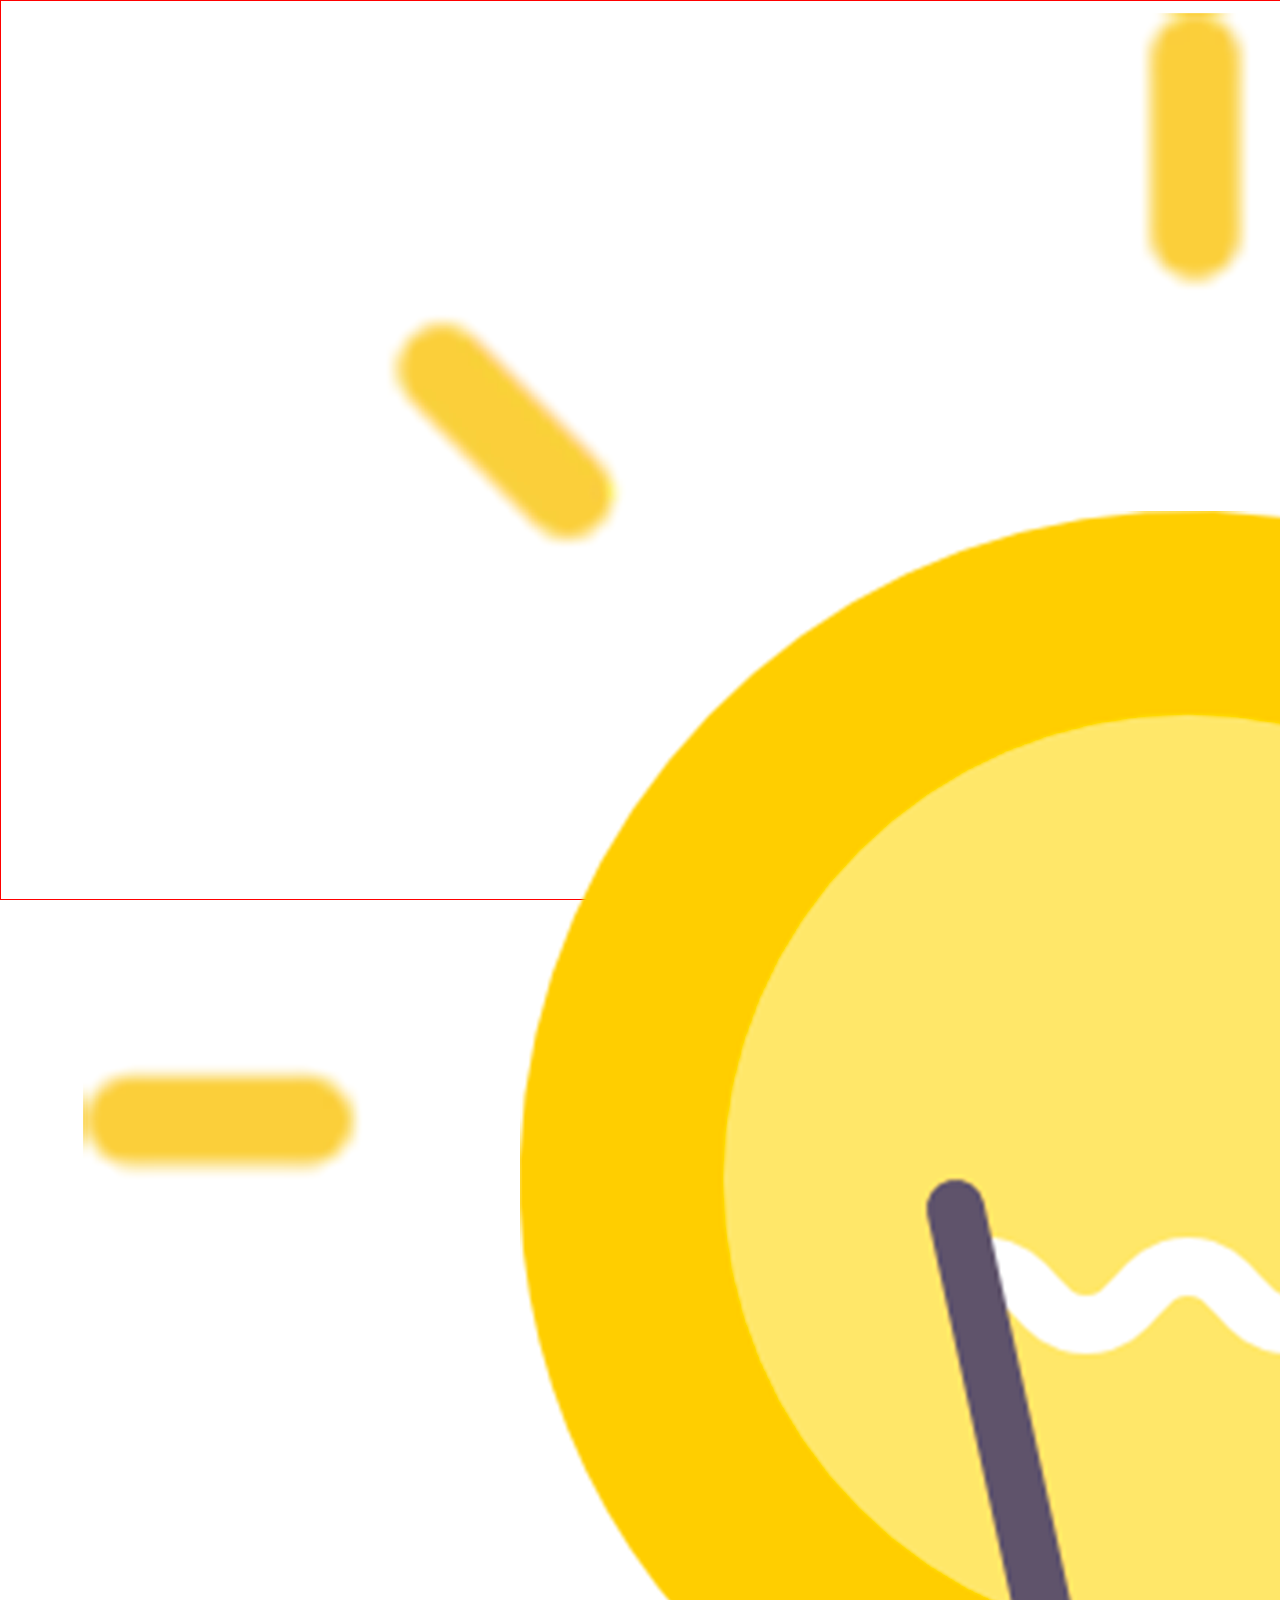
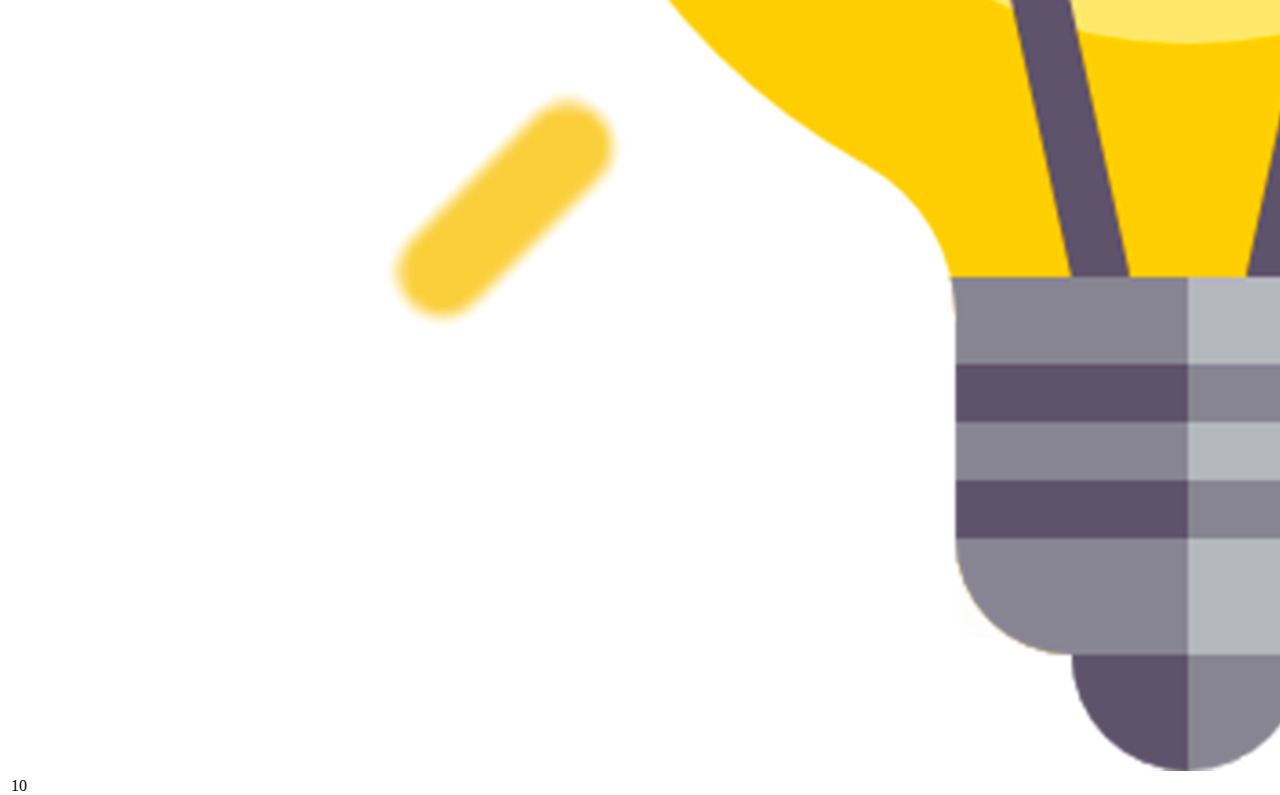
==== index.html @ ee3a713e "Adicionando resto das imagens util" ====
<!DOCTYPE html>
<html>
<head>
    <link rel="stylesheet" type="text/css" href="styles.css" />
</head>
<body>
    <div class="container">
        <div class="column left-column">
            <img src="imgs/utils/lampada.png" id="tip">
            <div id="tips">10</div>
        </div>
        <div class="column center-column">
            <div class="subdiv">
                <img src="./imgs/comidas/chocolate.png" class="image"/>
            </div>
            <div class="subdiv">
                <form>
                    <input type="text" name="text" id="text"/>
                    <button id="btnTips">Dica (10)</button>
                </form>
            </div>
        </div>
        <div class="column right-column">
            <img src="imgs/utils/estrela.png" id="star"/>
            <div id="points">Texto</div>
            <img src="./imgs/utils/coracao-8bit-vida.png" class="lifes"/>
            <img src="./imgs/utils/coracao-8bit-vida.png" class="lifes"/>
            <img src="./imgs/utils/coracao-8bit-vida.png" class="lifes"/>
        </div>
    </div>
</body>
</html>
---- styles.css ----
html, body {
    height: 100%;
    margin: 0;
    padding: 0;
}

.container {
    display: flex;
    justify-content: space-between;
    height: 100%;
}

.column {
    flex: 1;
    padding: 10px;
    border: 1px solid red;
}

.center-column {
    flex-basis: 50%;
    display: flex;
    flex-direction: column;
}

.subdiv {
    flex: 1;
    border: 1px solid red;
}
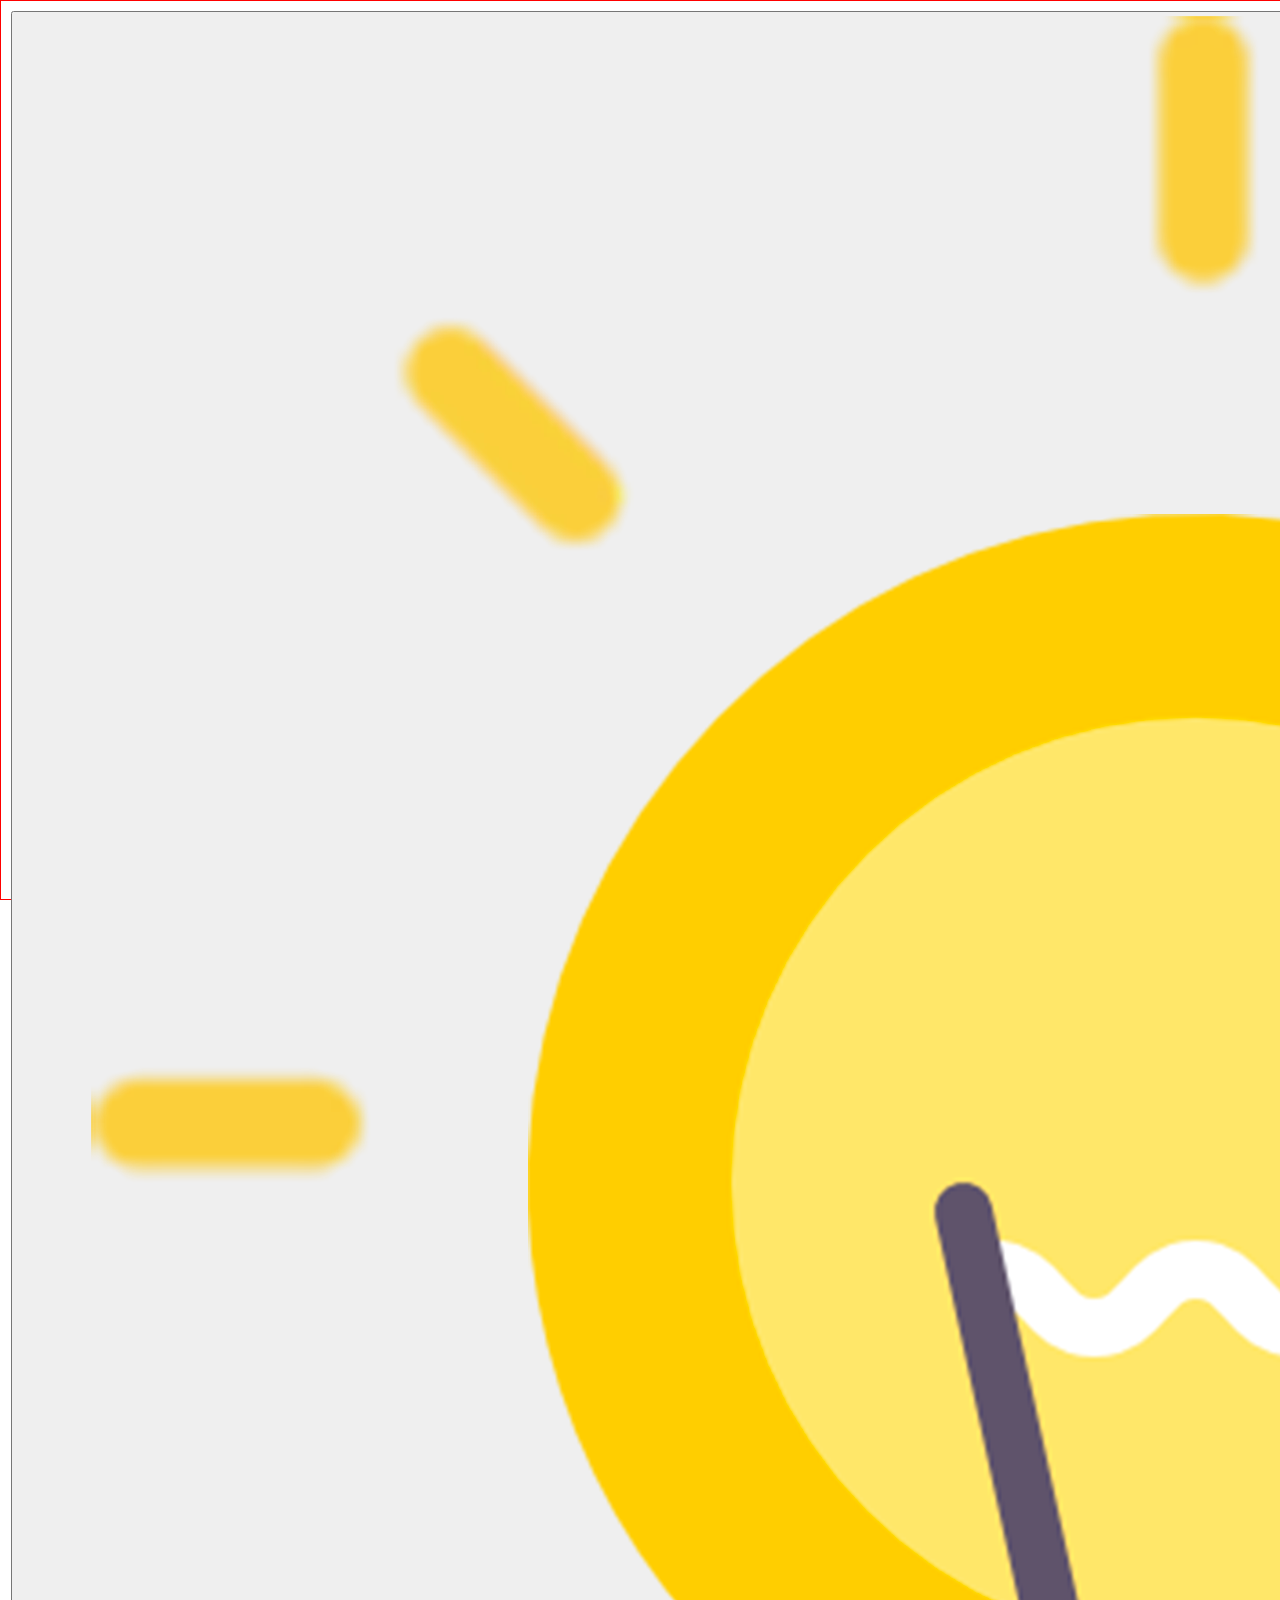
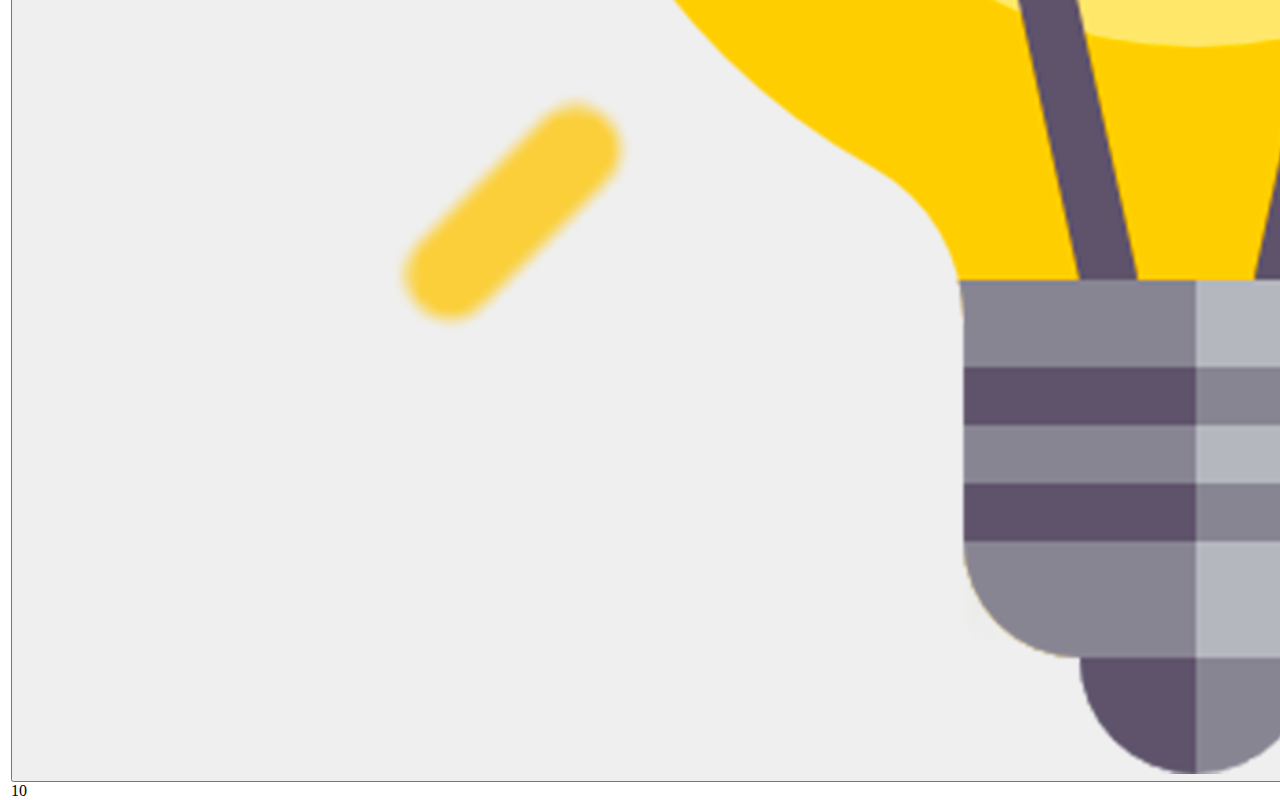
==== commit 1fd38321: "fouydaSI" ====
--- a/index.html
+++ b/index.html
@@ -6,27 +6,32 @@
 <body>
     <div class="container">
         <div class="column left-column">
-            <img src="imgs/utils/lampada.png" id="tip">
+            <button type="button">
+                <img src="./imgs/utils/lampada.png" id="tip">
+            </button>
             <div id="tips">10</div>
         </div>
         <div class="column center-column">
             <div class="subdiv">
-                <img src="./imgs/comidas/chocolate.png" class="image"/>
+                <img src="./imgs/chocolate.png" class="image"/>
             </div>
             <div class="subdiv">
                 <form>
-                    <input type="text" name="text" id="text"/>
-                    <button id="btnTips">Dica (10)</button>
+                    <input type="text" name="text" id="inputPalavra"/>
+                    <button id="btnTips">Enviar</button>
                 </form>
             </div>
         </div>
         <div class="column right-column">
-            <img src="imgs/utils/estrela.png" id="star"/>
-            <div id="points">Texto</div>
+            <div id="star">
+            <img src="imgs/utils/estrela.png"/>
+            </div>
+            <div id="points">1</div>
             <img src="./imgs/utils/coracao-8bit-vida.png" class="lifes"/>
             <img src="./imgs/utils/coracao-8bit-vida.png" class="lifes"/>
             <img src="./imgs/utils/coracao-8bit-vida.png" class="lifes"/>
         </div>
     </div>
+    <script src="script.js"></script>
 </body>
 </html>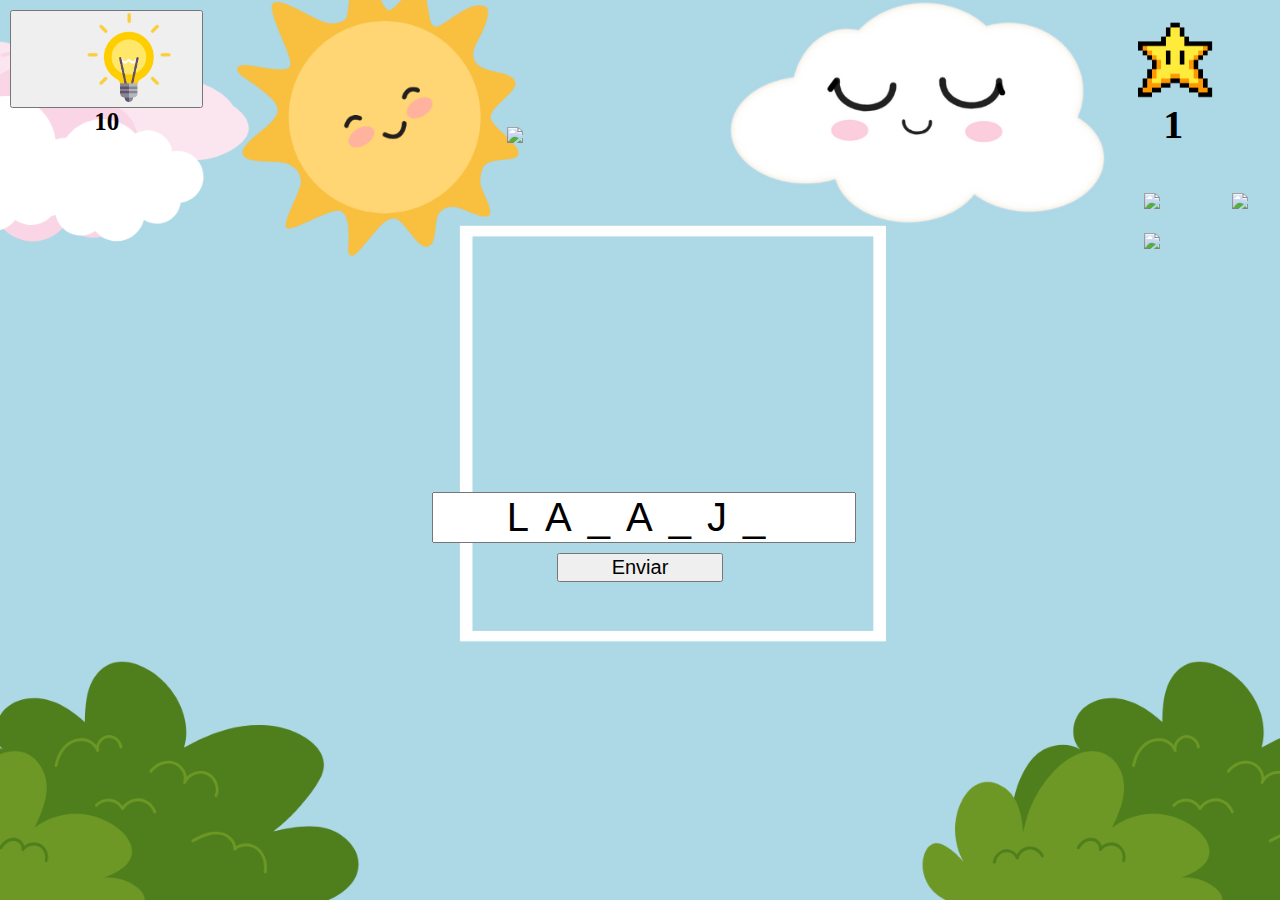
==== commit 3d135823: "dsads" ====
--- a/index.html
+++ b/index.html
@@ -13,7 +13,7 @@
         </div>
         <div class="column center-column">
             <div class="subdiv">
-                <img src="./imgs/chocolate.png" class="image"/>
+                <img src="./imgs/chocolate.png" class="image" id="imagem"/>
             </div>
             <div class="subdiv">
                 <form>
--- a/styles.css
+++ b/styles.css
@@ -8,12 +8,15 @@
     display: flex;
     justify-content: space-between;
     height: 100%;
+    background-image: url('imgs/utils/fundo.png');
+    background-size: cover;
+    background-repeat: no-repeat;
+    background-position: center center;
 }
 
 .column {
     flex: 1;
     padding: 10px;
-    border: 1px solid red;
 }
 
 .center-column {
@@ -24,5 +27,71 @@
 
 .subdiv {
     flex: 1;
-    border: 1px solid red;
+}
+
+.image{
+    width: 40%;
+    margin-top: 14%;
+    margin-left: 34%;
+}
+
+#inputPalavra {
+    margin-left: 25%;
+    width: 50%;
+    margin-top: 5%;
+    font-size: 40px;
+    text-transform: uppercase;
+    letter-spacing: 0.4em;
+    text-align: center;
+    position: relative;
+    display: inline-block;
+}
+
+#star img{
+    width: 60%;
+    margin-left: 28%;
+    object-fit: cover;
+}
+
+#points{
+    width: 50%;
+    height: 5%;
+    margin-left: 25%;
+    text-transform: uppercase;
+    font-weight: bold;
+    font-size: 40px;
+    text-align: center;
+    margin-top: -15%;
+    margin-bottom: 15%;
+}
+
+.lifes{
+    width: 30%;
+    margin-left: 35%;
+    margin-top: 10%;
+}
+
+#tip{
+    width: 50%;
+    height: 15%;
+    margin-left: 25%;
+}
+
+#tips{
+    width: 50%;
+    height: 5%;
+    margin-left: 25%;
+    text-transform: uppercase;
+    font-weight: bold;
+    font-size: 25px;
+    text-align: center;
+}
+
+#btnTips{
+    margin-left: 40%;
+    width: 20%;
+    height: 20%;
+    text-align: center;
+    font-size: 20px;
+    margin-top: 10px;
 }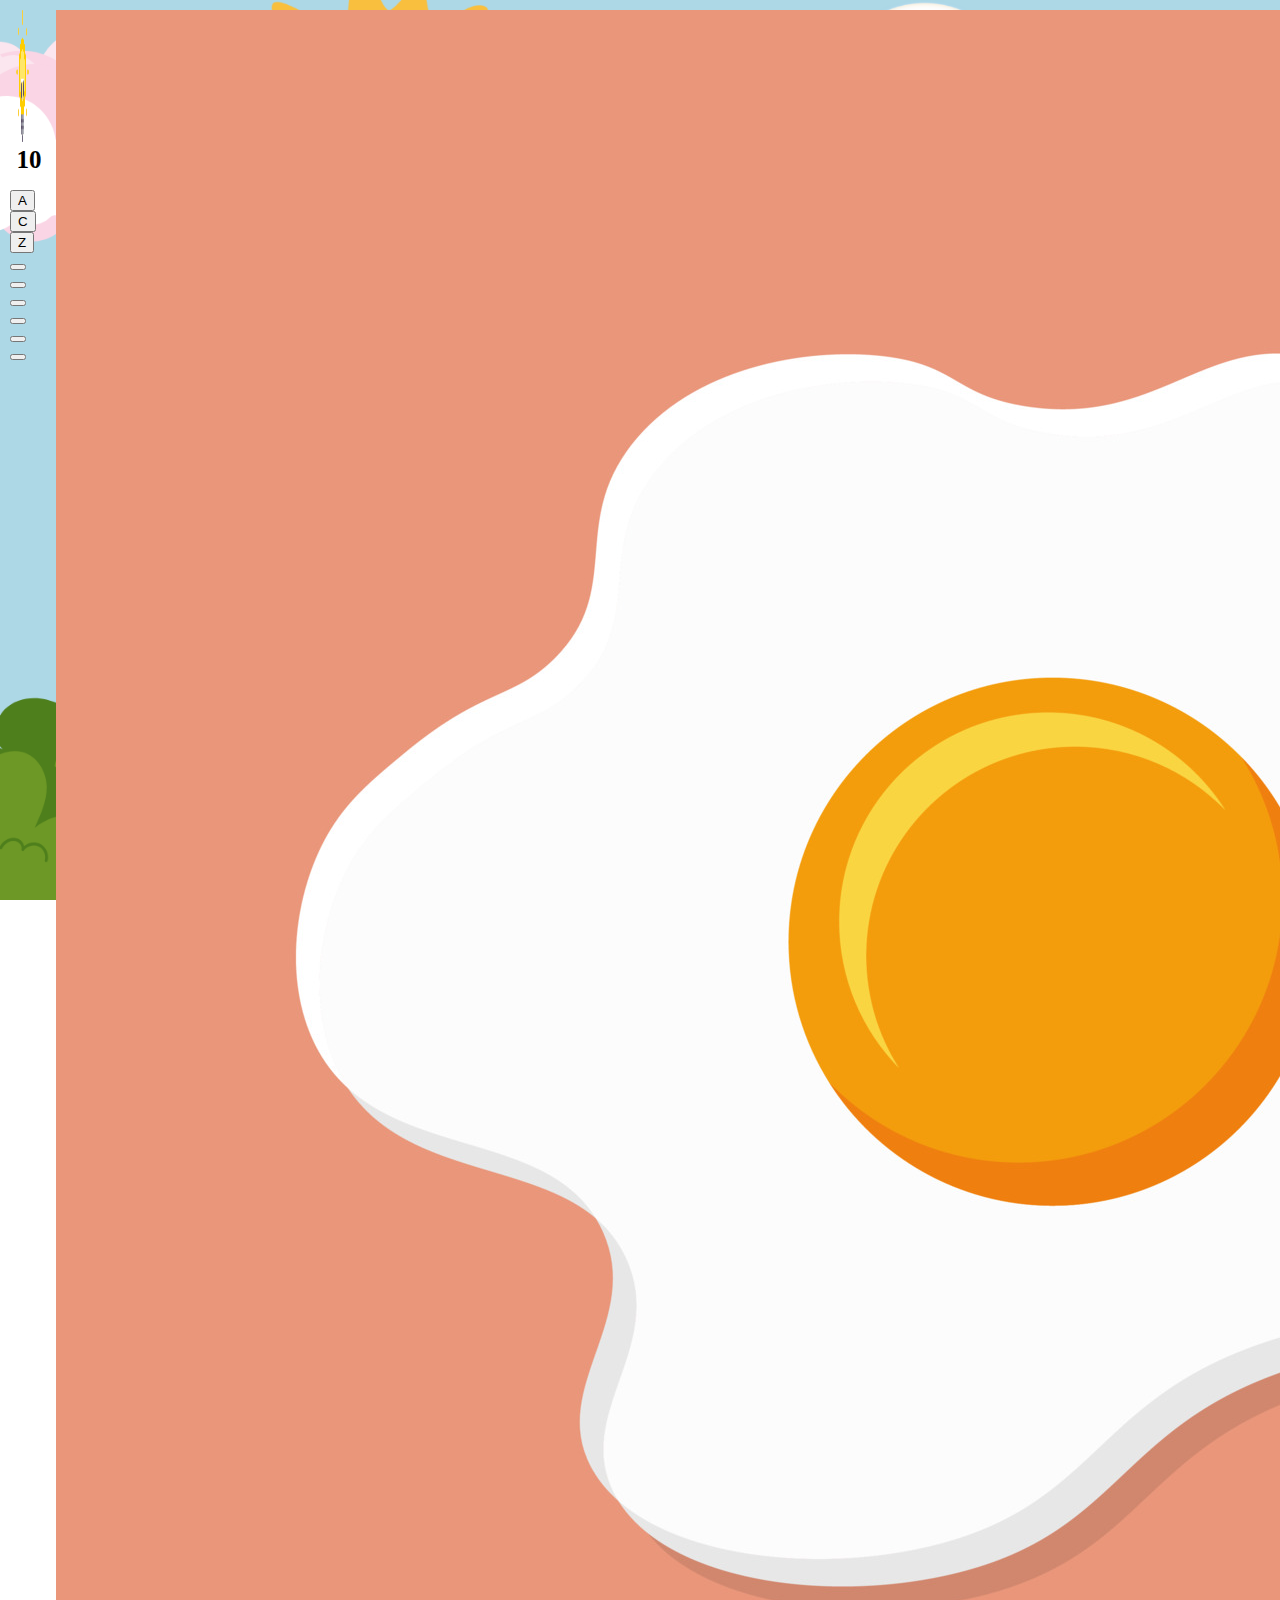
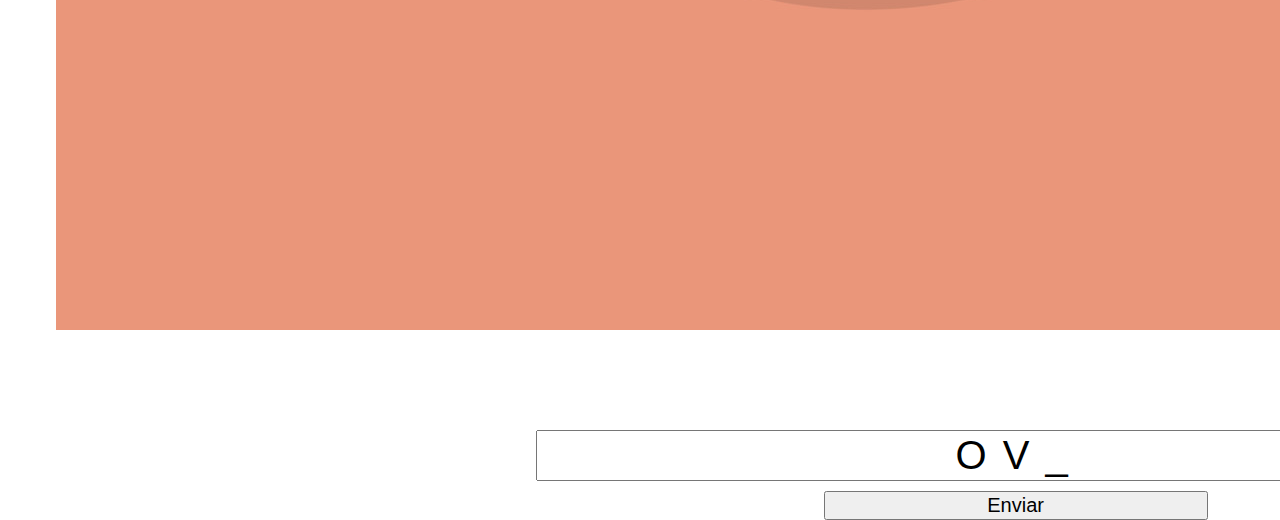
==== commit 12cab96a: "ultima versão" ====
--- a/index.html
+++ b/index.html
@@ -6,14 +6,28 @@
 <body>
     <div class="container">
         <div class="column left-column">
-            <button type="button">
                 <img src="./imgs/utils/lampada.png" id="tip">
-            </button>
             <div id="tips">10</div>
+
+        <div class="opcoes-div">
+            <button class="opcoes" id="0">A</button>
+            <button class="opcoes" id="1">C</button>
+            <button class="opcoes" id="2">Z</button>
+        </div>
+        <div class="opcoes-div">    
+            <button class="opcoes" id="3"></button>
+            <button class="opcoes" id="4"></button>
+            <button class="opcoes" id="5"></button>
+        </div>
+        <div class="opcoes-div">
+            <button class="opcoes" id="6"></button>
+            <button class="opcoes" id="7"></button>
+            <button class="opcoes" id="8"></button>
+        </div>
         </div>
         <div class="column center-column">
             <div class="subdiv">
-                <img src="./imgs/chocolate.png" class="image" id="imagem"/>
+                <img src="./imgs/chocolate.png" id="imagem"/>
             </div>
             <div class="subdiv">
                 <form>
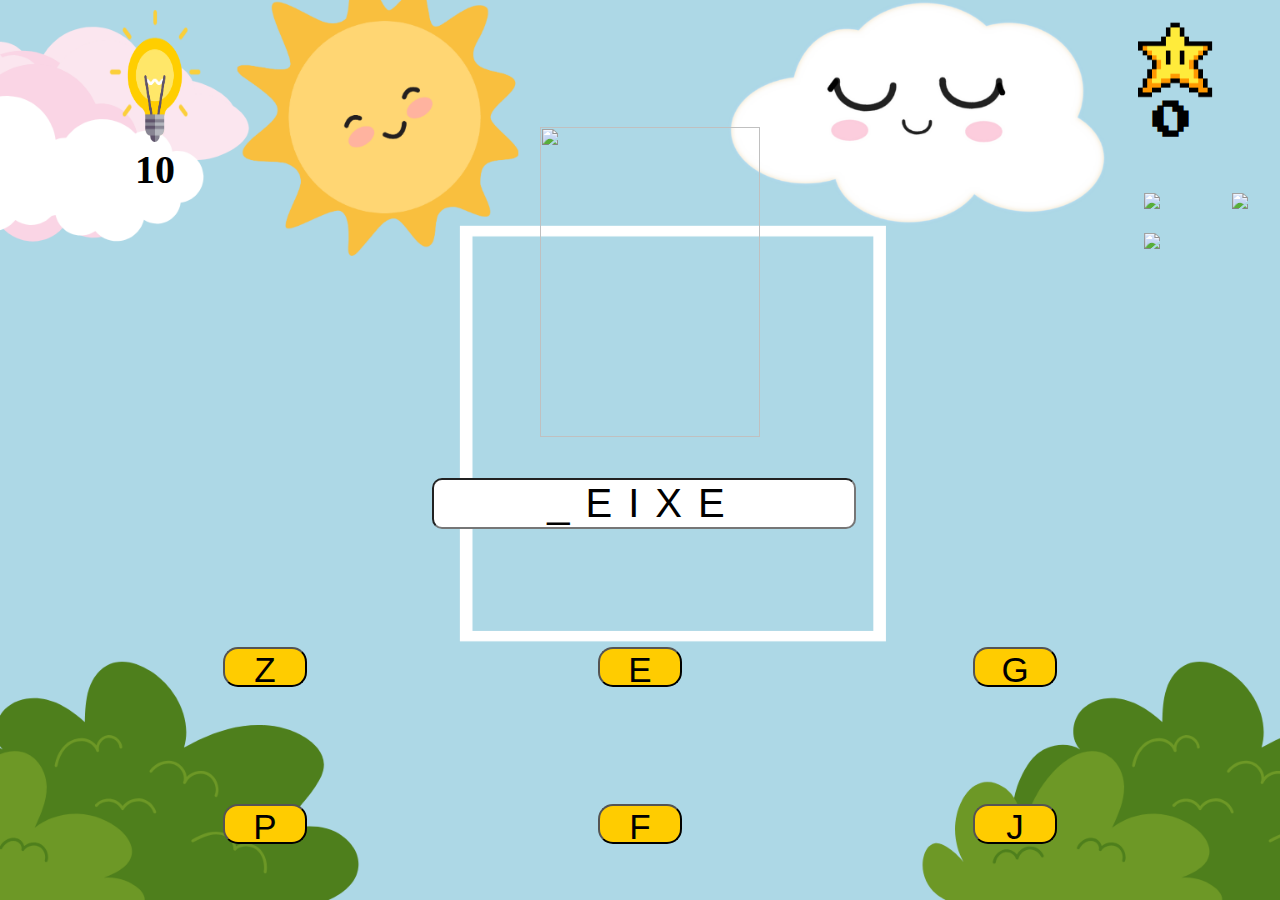
==== commit 5ade3eff: "sistema de acumular pontos" ====
--- a/index.html
+++ b/index.html
@@ -1,30 +1,28 @@
 <!DOCTYPE html>
-<html>
+<html lang="en">
 <head>
+    <meta charset="UTF-8">
+    <meta name="viewport" content="width=device-width, initial-scale=1.0">
     <link rel="stylesheet" type="text/css" href="styles.css" />
+    <link rel="stylesheet" href="https://fonts.googleapis.com/css2?family=Press+Start+2P&display=swap">
+
 </head>
 <body>
     <div class="container">
         <div class="column left-column">
-                <img src="./imgs/utils/lampada.png" id="tip">
+            <img src="./imgs/utils/lampada.png" id="tip">
             <div id="tips">10</div>
+        </div>
+        
+        <div class="alerta" id="alerta">
+            <div class="alerta-conteudo">
+                <span class="fechar">&times;</span>
+                <p id="alerta-mensagem"></p>
+            </div>
+        </div>
 
-        <div class="opcoes-div">
-            <button class="opcoes" id="0">A</button>
-            <button class="opcoes" id="1">C</button>
-            <button class="opcoes" id="2">Z</button>
-        </div>
-        <div class="opcoes-div">    
-            <button class="opcoes" id="3"></button>
-            <button class="opcoes" id="4"></button>
-            <button class="opcoes" id="5"></button>
-        </div>
-        <div class="opcoes-div">
-            <button class="opcoes" id="6"></button>
-            <button class="opcoes" id="7"></button>
-            <button class="opcoes" id="8"></button>
-        </div>
-        </div>
+        <div id="background-desfocado"></div> 
+
         <div class="column center-column">
             <div class="subdiv">
                 <img src="./imgs/chocolate.png" id="imagem"/>
@@ -32,15 +30,24 @@
             <div class="subdiv">
                 <form>
                     <input type="text" name="text" id="inputPalavra"/>
-                    <button id="btnTips">Enviar</button>
                 </form>
+            </div>
+            <div class="opcoes-div">
+                <button class="opcoes" id="0"></button>
+                <button class="opcoes" id="1"></button>
+                <button class="opcoes" id="2"></button>
+            </div>
+            <div class="opcoes-div">    
+                <button class="opcoes" id="3"></button>
+                <button class="opcoes" id="4"></button>
+                <button class="opcoes" id="5"></button>
             </div>
         </div>
         <div class="column right-column">
             <div id="star">
-            <img src="imgs/utils/estrela.png"/>
+                <img src="imgs/utils/estrela.png"/>
             </div>
-            <div id="points">1</div>
+            <div id="points">0</div>
             <img src="./imgs/utils/coracao-8bit-vida.png" class="lifes"/>
             <img src="./imgs/utils/coracao-8bit-vida.png" class="lifes"/>
             <img src="./imgs/utils/coracao-8bit-vida.png" class="lifes"/>
@@ -48,4 +55,4 @@
     </div>
     <script src="script.js"></script>
 </body>
-</html>+</html>
--- a/styles.css
+++ b/styles.css
@@ -2,6 +2,7 @@
     height: 100%;
     margin: 0;
     padding: 0;
+    overflow: hidden;
 }
 
 .container {
@@ -27,12 +28,15 @@
 
 .subdiv {
     flex: 1;
-}
-
-.image{
-    width: 40%;
+    display: flex;
+    flex-direction: column;
+}
+
+#imagem{
+    width:220px;
+    height: 310px;
     margin-top: 14%;
-    margin-left: 34%;
+    margin-left: 38%;
 }
 
 #inputPalavra {
@@ -45,6 +49,7 @@
     text-align: center;
     position: relative;
     display: inline-block;
+    border-radius: 10px;
 }
 
 #star img{
@@ -63,6 +68,7 @@
     text-align: center;
     margin-top: -15%;
     margin-bottom: 15%;
+    font-family: 'Press Start 2P', cursive;
 }
 
 .lifes{
@@ -74,24 +80,122 @@
 #tip{
     width: 50%;
     height: 15%;
-    margin-left: 25%;
+    margin-left: 50%;
 }
 
 #tips{
     width: 50%;
     height: 5%;
-    margin-left: 25%;
+    margin-left: 50%;
     text-transform: uppercase;
     font-weight: bold;
-    font-size: 25px;
-    text-align: center;
-}
-
-#btnTips{
+    font-size: 40px;
+    text-align: center;
+}
+
+#btnTips {
+    background-color: #ffcc00;
+    color: #000;
+    border: 2px solid #000;
+    padding: 10px 15px;
+    border-radius: 5px;
     margin-left: 40%;
     width: 20%;
+    margin-top: 10px;
     height: 20%;
-    text-align: center;
+    cursor: pointer;
+    font-size: 16px;
+    transition: background-color 0.3s;
+  }
+  
+  #btnTips:hover {
+    background-color: #ffdb4d;
+  }
+
+.opcoes-div{
+    width: 100%;
+    height: 15%;
+    display: flex;
+    justify-content: space-between;
+    align-items: center;
+    margin-top: 25px;
+}
+
+.opcoes {
+    width: 10%;
+    height: 30%;
+    text-align: center;
+    font-size: 35px;
+    border-radius: 15px;
+    background-color: #ffcc00;
+}
+
+body.desfocado {
+    overflow: hidden;
+}
+
+#background-desfocado {
+    position: fixed;
+    top: 0;
+    left: 0;
+    width: 100%;
+    height: 100%;
+    backdrop-filter: blur(5px); 
+    z-index: 1;
+    display: none;
+}
+.alerta {
+    display: none;
+    position: fixed;
+    background: url('./imgs/utils/alerta.png') no-repeat center center;
+    background-size: cover;
+    color: white;
+    text-align: center;
+    padding: 20px;
+    z-index: 1;
+    width: 50%;
+    height: 50%;
+    left: 50%;
+    top: 50%;
+    transform: translate(-50%, -50%);
+    border-radius: 15px;
+    box-shadow: 0px 0px 20px rgba(0, 0, 0, 0.3);
+    border: 2px solid #000; 
+}
+
+.fechar {
+    position: absolute;
+    top: 5px;
+    right: 5px;
+    font-size: 24px;
+    cursor: pointer;
+    color: white;
+}
+
+.alerta p {
     font-size: 20px;
-    margin-top: 10px;
+    margin-bottom: 10px;
+    color: white;
+}
+
+.alerta-conteudo {
+    position: relative;
+    padding-bottom: 10px;
+}
+
+@keyframes pulse {
+    0% {
+        transform: scale(1);
+    }
+    50% {
+        transform: scale(1.2);
+    }
+    100% {
+        transform: scale(1);
+    }
+}
+
+#star img,
+.lifes {
+    animation: pulse 1s infinite; /* Adicione essa linha para aplicar a animação */
 }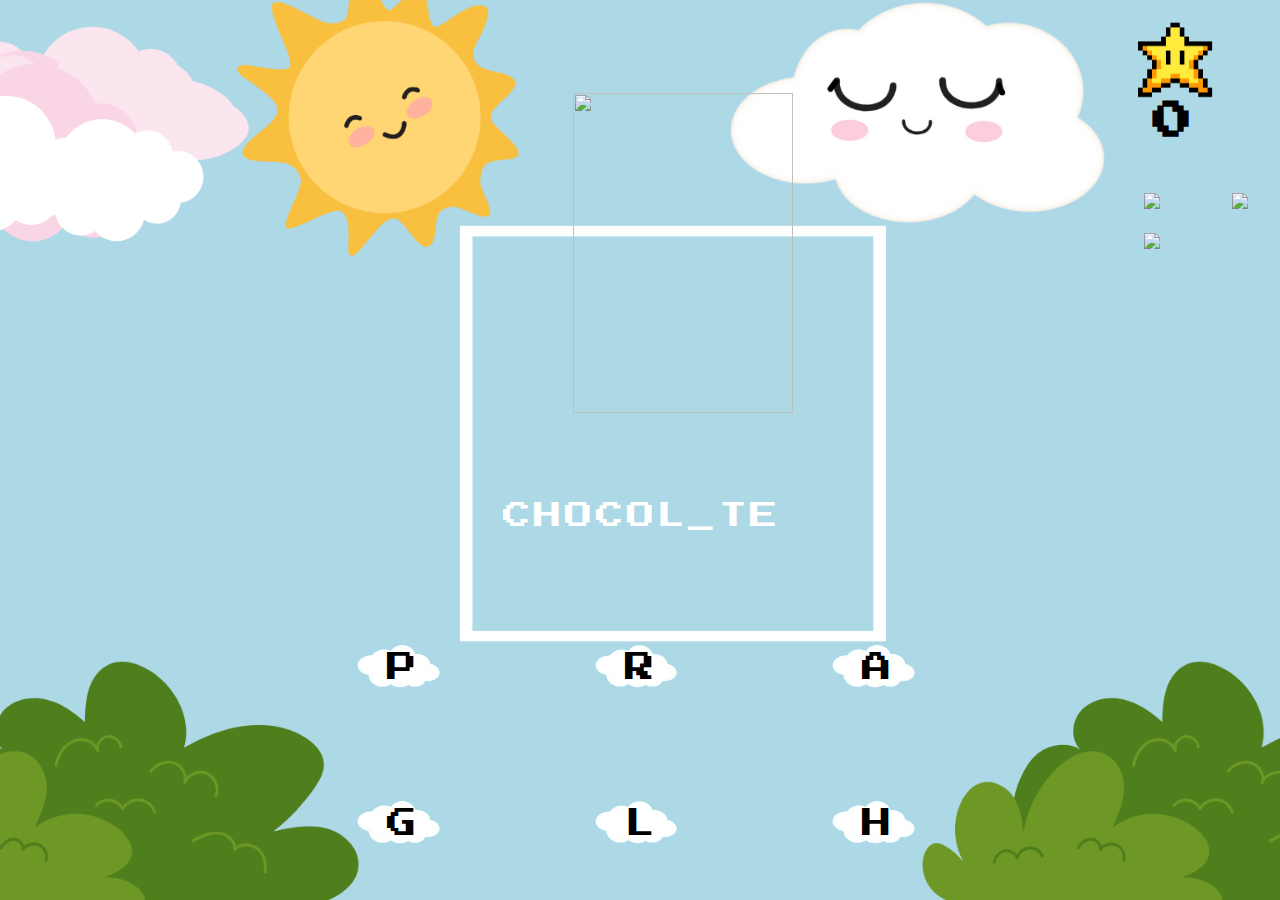
==== commit dbb11f93: "finalizando funções" ====
--- a/index.html
+++ b/index.html
@@ -10,13 +10,19 @@
 <body>
     <div class="container">
         <div class="column left-column">
-            <img src="./imgs/utils/lampada.png" id="tip">
-            <div id="tips">10</div>
         </div>
         
         <div class="alerta" id="alerta">
             <div class="alerta-conteudo">
-                <span class="fechar">&times;</span>
+                <span class="fechar"></span>
+                <p id="alerta-mensagem"></p>
+            </div>
+        </div>
+
+        <div class="alerta" id="alertaPerdeu">
+            <div class="alerta-conteudo">
+                <img id="imagemPerdeu" style="display: none;">
+                <span class="fechar"></span>
                 <p id="alerta-mensagem"></p>
             </div>
         </div>
--- a/styles.css
+++ b/styles.css
@@ -26,31 +26,40 @@
     flex-direction: column;
 }
 
+#imagem{
+    width:220px;
+    height: 320px;
+    margin-top: 10%;
+    margin-left: 42%;
+}
+
+#inputPalavra {
+    margin-left: 25%;
+    width: 50%;
+    height: 120px;
+    margin-top: 5%;
+    font-size: 28px;
+    font-family: 'Press Start 2P', cursive;
+    text-transform: uppercase;
+    letter-spacing: 0.1em;
+    text-align: center;
+    background-image: url('./imgs/utils/input.png');
+    background-color: transparent;
+    background-size: contain;
+    background-repeat: no-repeat;
+    background-position: center;
+    color: #fff;
+    border: none;
+    outline: none;
+}
+
 .subdiv {
     flex: 1;
     display: flex;
     flex-direction: column;
 }
 
-#imagem{
-    width:220px;
-    height: 310px;
-    margin-top: 14%;
-    margin-left: 38%;
-}
-
-#inputPalavra {
-    margin-left: 25%;
-    width: 50%;
-    margin-top: 5%;
-    font-size: 40px;
-    text-transform: uppercase;
-    letter-spacing: 0.4em;
-    text-align: center;
-    position: relative;
-    display: inline-block;
-    border-radius: 10px;
-}
+
 
 #star img{
     width: 60%;
@@ -112,23 +121,28 @@
     background-color: #ffdb4d;
   }
 
-.opcoes-div{
+  .opcoes-div {
     width: 100%;
     height: 15%;
     display: flex;
-    justify-content: space-between;
+    justify-content: space-evenly;
     align-items: center;
     margin-top: 25px;
 }
 
 .opcoes {
-    width: 10%;
-    height: 30%;
-    text-align: center;
-    font-size: 35px;
-    border-radius: 15px;
-    background-color: #ffcc00;
-}
+    width: 14%;
+    height: 50%;
+    text-align: center;
+    font-size: 30px;
+    background: url('./imgs/utils/botao.png') no-repeat center center;
+    background-size: cover;
+    color: black;
+    border: none;
+    text-transform: uppercase;
+    font-family: 'Press Start 2P', cursive;
+}
+
 
 body.desfocado {
     overflow: hidden;
@@ -156,11 +170,8 @@
     width: 50%;
     height: 50%;
     left: 50%;
-    top: 50%;
+    top: 27%;
     transform: translate(-50%, -50%);
-    border-radius: 15px;
-    box-shadow: 0px 0px 20px rgba(0, 0, 0, 0.3);
-    border: 2px solid #000; 
 }
 
 .fechar {
@@ -181,6 +192,31 @@
 .alerta-conteudo {
     position: relative;
     padding-bottom: 10px;
+}
+
+.alerta-mensagem {
+    margin-top: 90px;
+}
+
+#alertaPerdeu {
+    display: none;
+    position: fixed;
+    background: url('./imgs/utils/novamente.png') no-repeat center center;
+    background-size: cover;
+    color: white;
+    text-align: center;
+    padding: 20px;
+    z-index: 1;
+    width: 50%;
+    height: 50%;
+    left: 50%;
+    top: 27%;
+    transform: translate(-50%, -50%);
+}
+
+#imagemPerdeu {
+    width: 200px;
+    height: 200px;
 }
 
 @keyframes pulse {
@@ -197,5 +233,9 @@
 
 #star img,
 .lifes {
-    animation: pulse 1s infinite; /* Adicione essa linha para aplicar a animação */
+    animation: pulse 1s infinite;
+}
+
+.pulse {
+    animation: pulse 1s infinite;
 }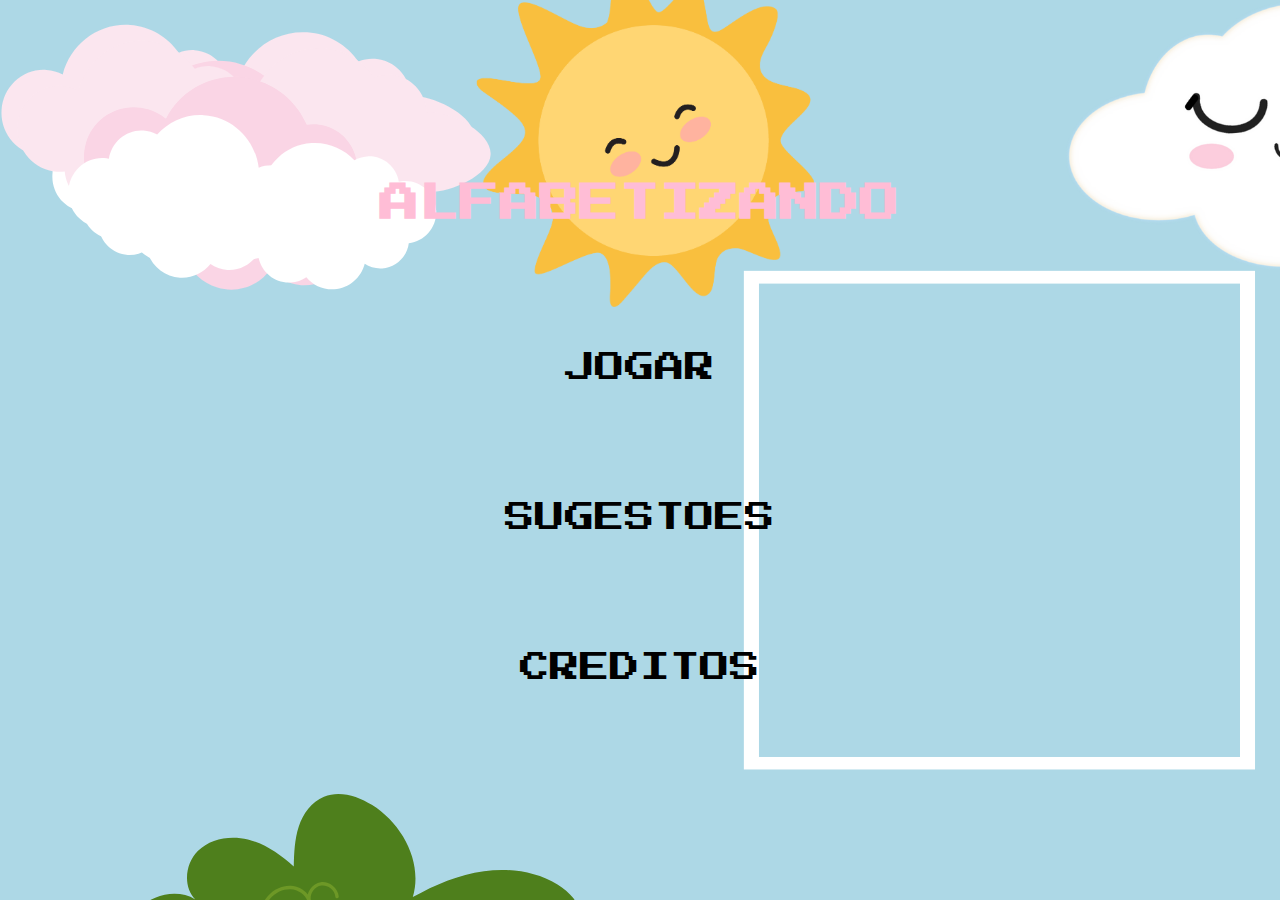
==== commit f5d4d632: "adição de uma página inicial" ====
--- a/index.html
+++ b/index.html
@@ -1,64 +1,27 @@
 <!DOCTYPE html>
 <html lang="en">
 <head>
-    <meta charset="UTF-8">
-    <meta name="viewport" content="width=device-width, initial-scale=1.0">
-    <link rel="stylesheet" type="text/css" href="styles.css" />
-    <link rel="stylesheet" href="https://fonts.googleapis.com/css2?family=Press+Start+2P&display=swap">
-
+  <meta charset="UTF-8">
+  <meta name="viewport" content="width=device-width, initial-scale=1.0">
+  <link rel="stylesheet" type="text/css" href="stylesHome.css" />
+  <link rel="stylesheet" href="https://fonts.googleapis.com/css2?family=Press+Start+2P&display=swap">
+  <title>Alfabetizando</title>
 </head>
 <body>
-    <div class="container">
-        <div class="column left-column">
-        </div>
-        
-        <div class="alerta" id="alerta">
-            <div class="alerta-conteudo">
-                <span class="fechar"></span>
-                <p id="alerta-mensagem"></p>
-            </div>
-        </div>
+  <div class="container">
+    <div class="column left-column">
+      <!-- Conteúdo da coluna esquerda, se houver -->
+    </div>
 
-        <div class="alerta" id="alertaPerdeu">
-            <div class="alerta-conteudo">
-                <img id="imagemPerdeu" style="display: none;">
-                <span class="fechar"></span>
-                <p id="alerta-mensagem"></p>
-            </div>
-        </div>
-
-        <div id="background-desfocado"></div> 
-
-        <div class="column center-column">
-            <div class="subdiv">
-                <img src="./imgs/chocolate.png" id="imagem"/>
-            </div>
-            <div class="subdiv">
-                <form>
-                    <input type="text" name="text" id="inputPalavra"/>
-                </form>
-            </div>
-            <div class="opcoes-div">
-                <button class="opcoes" id="0"></button>
-                <button class="opcoes" id="1"></button>
-                <button class="opcoes" id="2"></button>
-            </div>
-            <div class="opcoes-div">    
-                <button class="opcoes" id="3"></button>
-                <button class="opcoes" id="4"></button>
-                <button class="opcoes" id="5"></button>
-            </div>
-        </div>
-        <div class="column right-column">
-            <div id="star">
-                <img src="imgs/utils/estrela.png"/>
-            </div>
-            <div id="points">0</div>
-            <img src="./imgs/utils/coracao-8bit-vida.png" class="lifes"/>
-            <img src="./imgs/utils/coracao-8bit-vida.png" class="lifes"/>
-            <img src="./imgs/utils/coracao-8bit-vida.png" class="lifes"/>
-        </div>
+    <div class="column center-column">
+        <h1>ALFABETIZANDO</h1>
+      <div class="opcoes-div">
+        <button id="btnJogar">Jogar</button>
+        <button>Sugestoes</button>
+        <button>Creditos</button>
+      </div>
     </div>
-    <script src="script.js"></script>
+  </div>
+  <script src="scriptHome.js"></script>
 </body>
 </html>
--- a/stylesHome.css
+++ b/stylesHome.css
@@ -0,0 +1,60 @@
+body {
+    margin: 0;
+    font-family: 'Press Start 2P', cursive;
+  }
+  
+  .container {
+    display: flex;
+    height: 100vh;
+    background-image: url(./imgs/utils/fundo.png);
+  }
+  
+  .center-column {
+    flex: 1;
+    display: flex;
+    flex-direction: column;
+    align-items: center;
+    justify-content: center;
+  }
+  
+  h1 {
+    font-size: 40px;
+    color: #ffbdd6;
+    text-align: center;
+    margin-bottom: 50px;
+    animation: pulsar 1.5s infinite alternate;
+  }
+  
+  .opcoes-div {
+    width: 100%;
+    height: 50%;
+    display: flex;
+    flex-direction: column;
+    align-items: center;
+    justify-content: center;
+    margin-top: 20px;
+  }
+  
+  .opcoes-div button {
+    width: 30%;
+    height: 70%;
+    text-align: center;
+    font-size: 30px;
+    background: url('./imgs/utils/input.png') no-repeat center center;
+    background-size: cover;
+    color: black;
+    border: none;
+    text-transform: uppercase;
+    font-family: 'Press Start 2P', cursive;
+    margin: 20px 0;
+    animation: pulsar 1.5s infinite alternate;
+  }
+  
+  @keyframes pulsar {
+    from {
+      transform: scale(1);
+    }
+    to {
+      transform: scale(1.1);
+    }
+  }
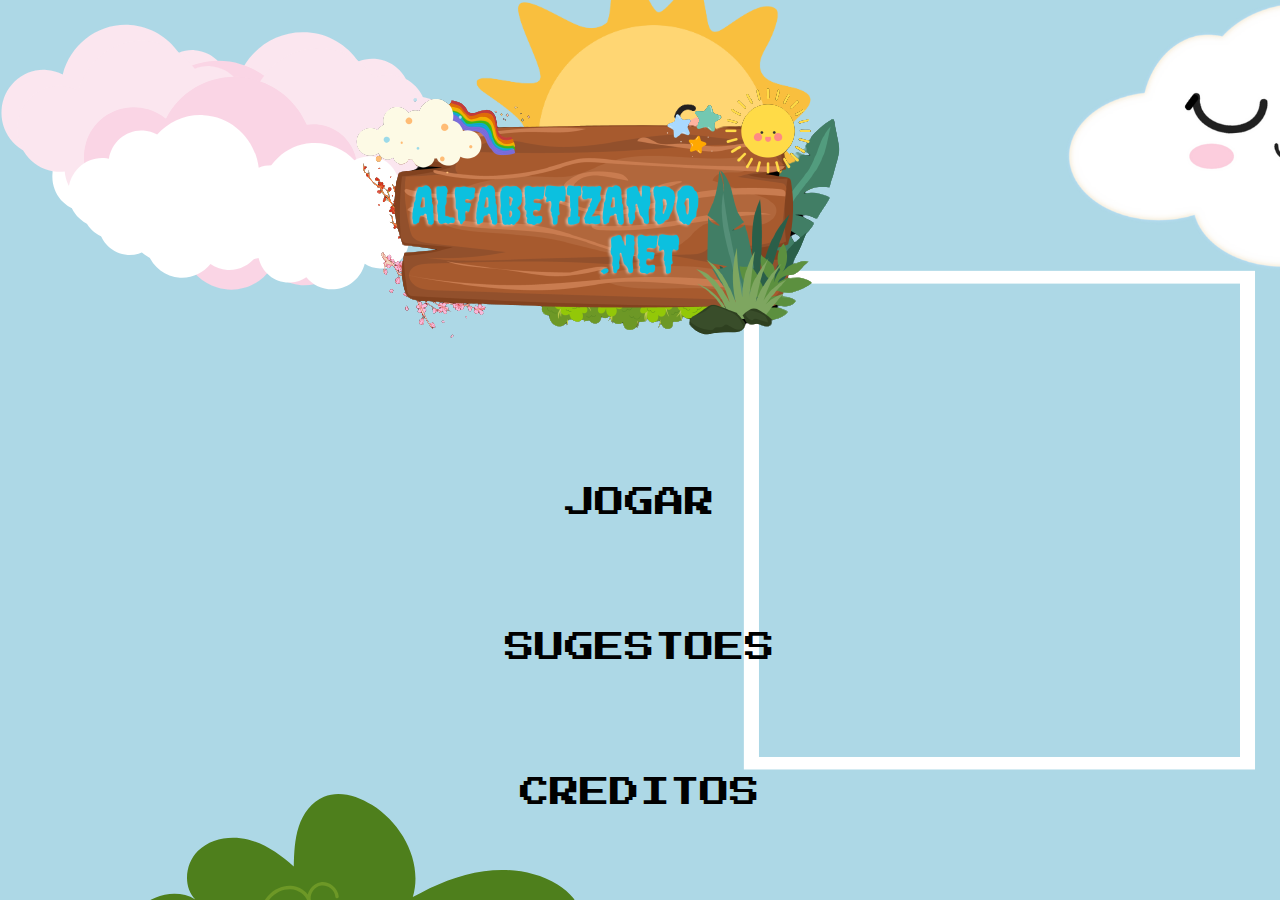
==== commit 02e15921: "alterações básicas" ====
--- a/index.html
+++ b/index.html
@@ -5,6 +5,7 @@
   <meta name="viewport" content="width=device-width, initial-scale=1.0">
   <link rel="stylesheet" type="text/css" href="stylesHome.css" />
   <link rel="stylesheet" href="https://fonts.googleapis.com/css2?family=Press+Start+2P&display=swap">
+  <link rel="icon" type="image/png" href="favicon.png">
   <title>Alfabetizando</title>
 </head>
 <body>
@@ -14,8 +15,10 @@
     </div>
 
     <div class="column center-column">
-        <h1>ALFABETIZANDO</h1>
       <div class="opcoes-div">
+        <div class="logo-container">
+          <img src="./imgs/utils/logo.png" class="logo"/>
+        </div>
         <button id="btnJogar">Jogar</button>
         <button>Sugestoes</button>
         <button>Creditos</button>
--- a/stylesHome.css
+++ b/stylesHome.css
@@ -1,60 +1,72 @@
 body {
-    margin: 0;
-    font-family: 'Press Start 2P', cursive;
+  margin: 0;
+  font-family: 'Press Start 2P', cursive;
+}
+
+.container {
+  display: flex;
+  height: 100vh;
+  background-image: url(./imgs/utils/fundo.png);
+}
+
+.center-column {
+  flex: 1;
+  display: flex;
+  flex-direction: column;
+  align-items: center;
+  justify-content: center;
+}
+
+.logo-container {
+  position: relative;
+}
+
+.opcoes-div {
+  width: 100%;
+  height: 90%;
+  display: flex;
+  flex-direction: column;
+  align-items: center;
+  justify-content: center;
+  margin-top: 20px;
+}
+
+.opcoes-div button {
+  width: 30%;
+  height: 20%;
+  text-align: center;
+  font-size: 30px;
+  background: url('./imgs/utils/input.png') no-repeat center center;
+  background-size: cover;
+  color: black;
+  border: none;
+  text-transform: uppercase;
+  font-family: 'Press Start 2P', cursive;
+  margin: 30px 0;
+  animation: pulsar 1.5s infinite alternate;
+}
+
+@keyframes pulsar {
+  from {
+      transform: scale(1);
   }
-  
-  .container {
-    display: flex;
-    height: 100vh;
-    background-image: url(./imgs/utils/fundo.png);
+  to {
+      transform: scale(1.1);
   }
-  
-  .center-column {
-    flex: 1;
-    display: flex;
-    flex-direction: column;
-    align-items: center;
-    justify-content: center;
+}
+
+.logo {
+  animation: swing 2s infinite ease-in-out;
+}
+
+@keyframes swing {
+  0% {
+      transform: rotate(0deg);
   }
-  
-  h1 {
-    font-size: 40px;
-    color: #ffbdd6;
-    text-align: center;
-    margin-bottom: 50px;
-    animation: pulsar 1.5s infinite alternate;
+  50% {
+      transform: rotate(10deg);
   }
-  
-  .opcoes-div {
-    width: 100%;
-    height: 50%;
-    display: flex;
-    flex-direction: column;
-    align-items: center;
-    justify-content: center;
-    margin-top: 20px;
+  100% {
+      transform: rotate(0deg);
   }
-  
-  .opcoes-div button {
-    width: 30%;
-    height: 70%;
-    text-align: center;
-    font-size: 30px;
-    background: url('./imgs/utils/input.png') no-repeat center center;
-    background-size: cover;
-    color: black;
-    border: none;
-    text-transform: uppercase;
-    font-family: 'Press Start 2P', cursive;
-    margin: 20px 0;
-    animation: pulsar 1.5s infinite alternate;
-  }
-  
-  @keyframes pulsar {
-    from {
-      transform: scale(1);
-    }
-    to {
-      transform: scale(1.1);
-    }
-  }
+}